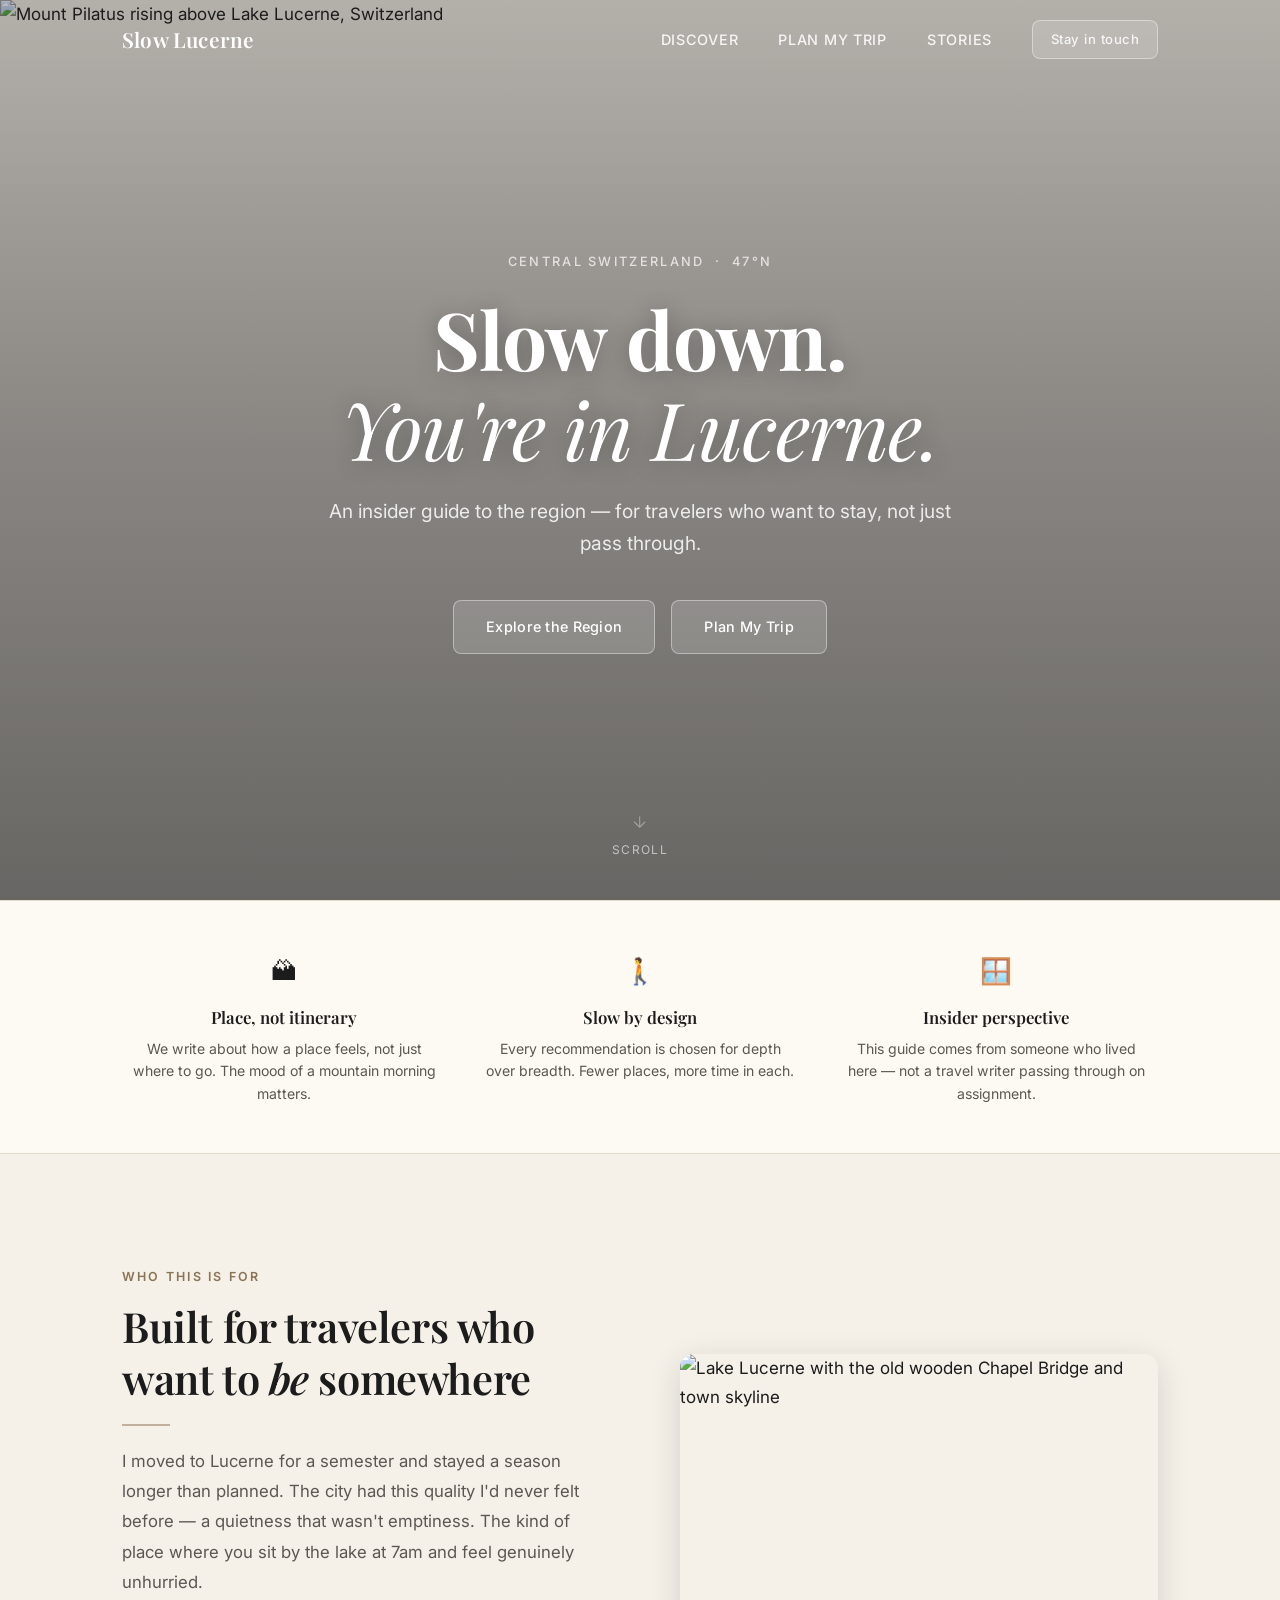
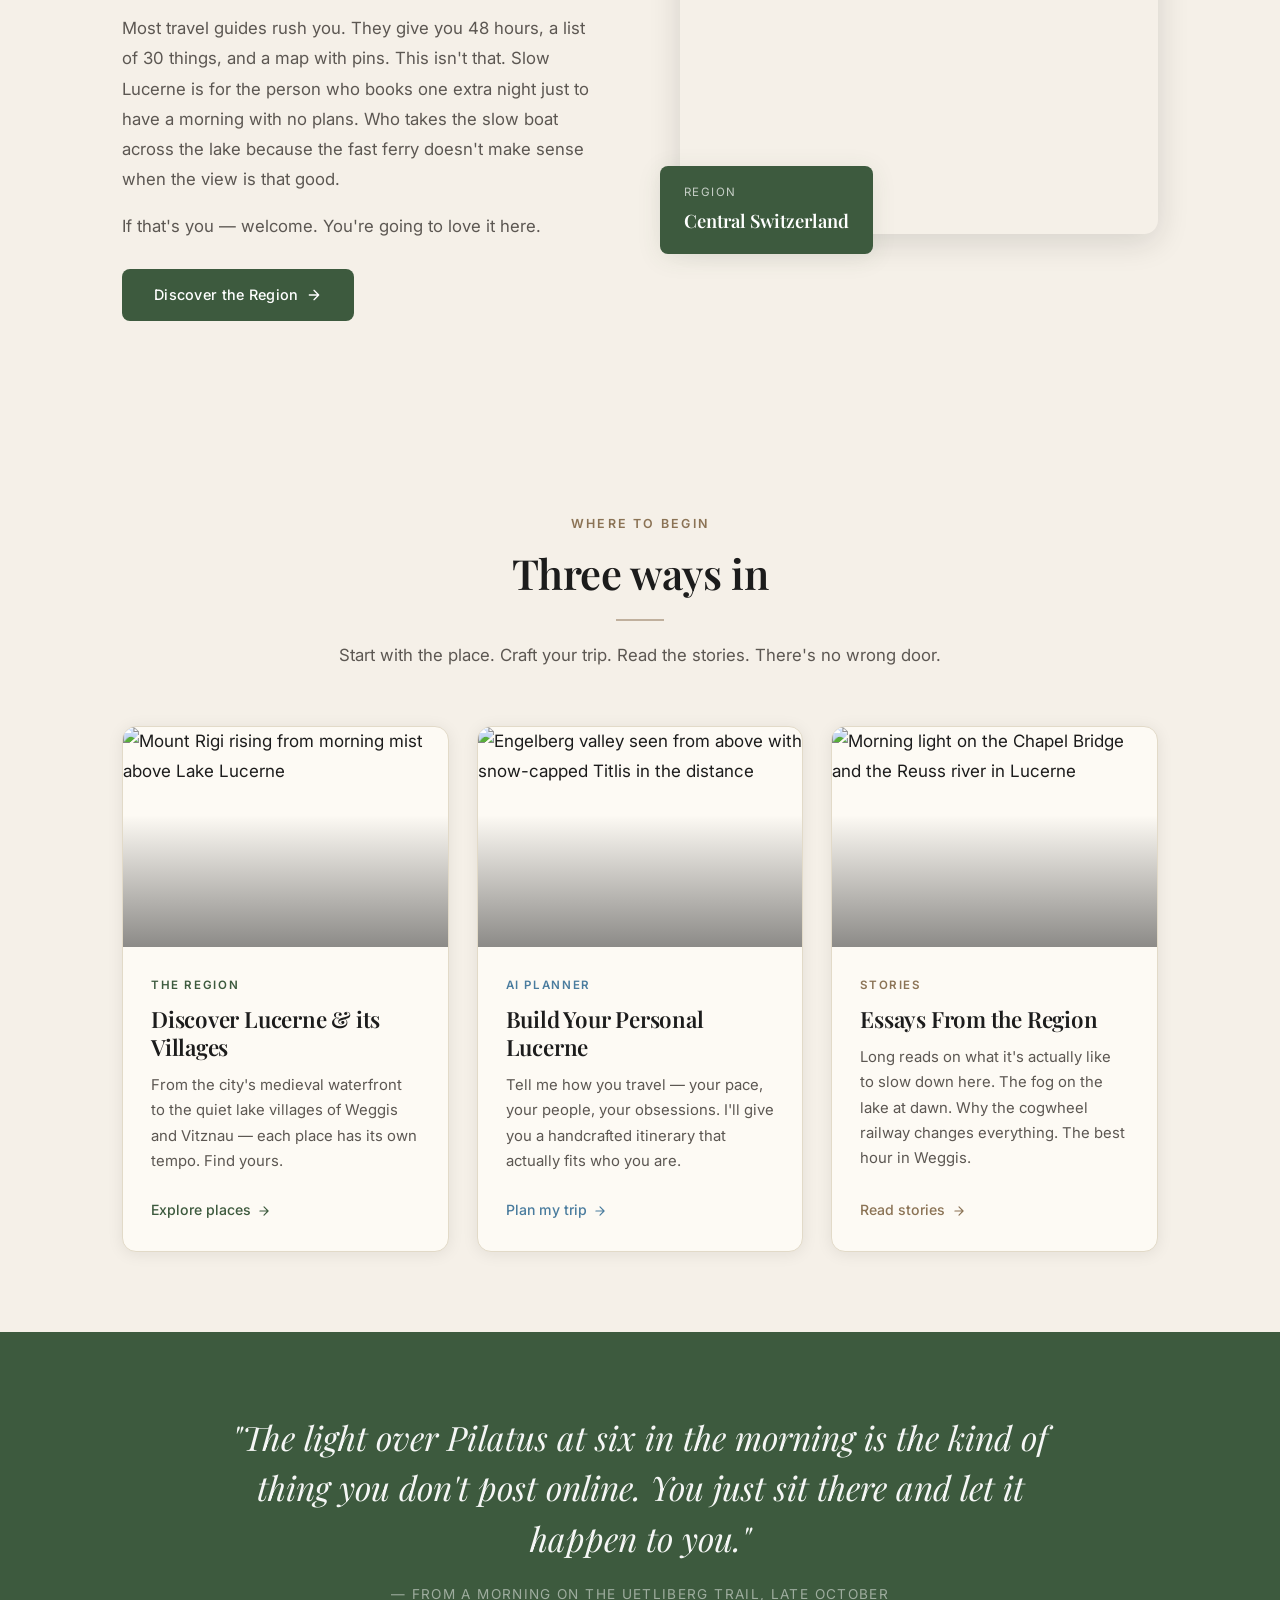
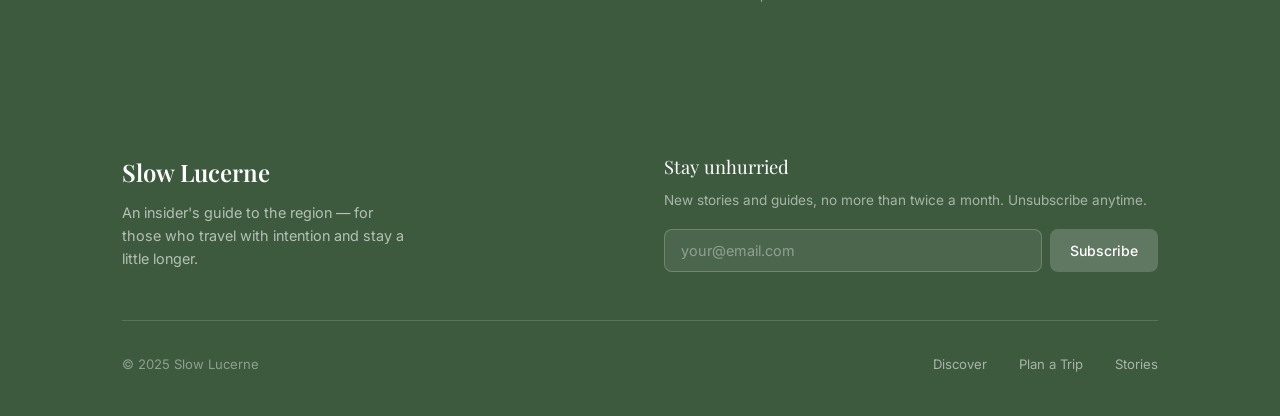
==== index.html @ 3e4f75fc "feat: build Slow Lucerne MRP website Complete 4-page slow travel guide for the Lucerne region:  - in" ====
<!DOCTYPE html>
<html lang="en">
<head>
  <meta charset="UTF-8" />
  <meta name="viewport" content="width=device-width, initial-scale=1.0" />
  <title>Slow Lucerne — An Insider Guide to the Region</title>
  <meta name="description" content="A slow travel guide to Lucerne and its surrounding region — written by someone who lived there and fell in love with it." />
  <link rel="stylesheet" href="styles.css" />
  <style>
    /* --- Homepage-specific styles --- */

    /* Intro Section */
    .intro {
      background: var(--color-bg);
    }

    .intro__inner {
      display: grid;
      grid-template-columns: 1fr 1fr;
      gap: 5rem;
      align-items: center;
    }

    .intro__text h2 {
      margin-bottom: 1.25rem;
    }

    .intro__text p {
      font-size: 1.05rem;
      line-height: 1.8;
      margin-bottom: 1rem;
      max-width: 48ch;
    }

    .intro__text p:last-of-type {
      margin-bottom: 1.75rem;
    }

    .intro__image-wrap {
      position: relative;
    }

    .intro__image {
      width: 100%;
      height: 480px;
      object-fit: cover;
      border-radius: var(--radius-lg);
      box-shadow: var(--shadow-hover);
    }

    .intro__badge {
      position: absolute;
      bottom: -1.25rem;
      left: -1.25rem;
      background: var(--color-green);
      color: var(--color-white);
      padding: 1rem 1.5rem;
      border-radius: var(--radius);
      box-shadow: var(--shadow-soft);
    }

    .intro__badge-label {
      font-size: 0.72rem;
      letter-spacing: 0.12em;
      text-transform: uppercase;
      opacity: 0.7;
      display: block;
      margin-bottom: 0.2rem;
    }

    .intro__badge-value {
      font-family: var(--font-serif);
      font-size: 1.15rem;
      font-weight: 600;
    }

    /* Features strip */
    .features-strip {
      background: var(--color-card-bg);
      border-top: 1px solid var(--color-border);
      border-bottom: 1px solid var(--color-border);
      padding: 2.5rem 0;
    }

    .features-strip__inner {
      display: grid;
      grid-template-columns: repeat(3, 1fr);
      gap: 2rem;
      text-align: center;
    }

    .feature-item {
      padding: 0.5rem;
    }

    .feature-item__icon {
      font-size: 1.6rem;
      margin-bottom: 0.6rem;
      display: block;
    }

    .feature-item__title {
      font-family: var(--font-serif);
      font-size: 1.05rem;
      font-weight: 600;
      color: var(--color-text);
      margin-bottom: 0.3rem;
    }

    .feature-item__desc {
      font-size: 0.88rem;
      color: var(--color-text-muted);
      max-width: none;
      line-height: 1.6;
    }

    /* Teaser cards section */
    .teasers {
      background: var(--color-bg);
    }

    .teasers__grid {
      display: grid;
      grid-template-columns: repeat(3, 1fr);
      gap: 1.75rem;
    }

    .teaser-card {
      background: var(--color-card-bg);
      border-radius: var(--radius-lg);
      overflow: hidden;
      border: 1px solid var(--color-border);
      box-shadow: var(--shadow-card);
      transition: var(--transition);
      display: flex;
      flex-direction: column;
    }

    .teaser-card:hover {
      transform: translateY(-5px);
      box-shadow: var(--shadow-hover);
    }

    .teaser-card__image-wrap {
      position: relative;
      overflow: hidden;
      height: 220px;
    }

    .teaser-card__image {
      width: 100%;
      height: 100%;
      object-fit: cover;
      transition: transform 0.6s ease;
    }

    .teaser-card:hover .teaser-card__image {
      transform: scale(1.04);
    }

    .teaser-card__overlay {
      position: absolute;
      inset: 0;
      background: linear-gradient(to top, rgba(28,28,28,0.5) 0%, transparent 60%);
    }

    .teaser-card__body {
      padding: 1.75rem;
      flex: 1;
      display: flex;
      flex-direction: column;
    }

    .teaser-card__eyebrow {
      font-size: 0.72rem;
      font-weight: 600;
      letter-spacing: 0.14em;
      text-transform: uppercase;
      margin-bottom: 0.6rem;
    }

    .teaser-card__eyebrow--green { color: var(--color-green); }
    .teaser-card__eyebrow--blue  { color: var(--color-blue); }
    .teaser-card__eyebrow--stone { color: var(--color-stone); }

    .teaser-card__title {
      font-family: var(--font-serif);
      font-size: 1.4rem;
      font-weight: 600;
      color: var(--color-text);
      margin-bottom: 0.75rem;
      line-height: 1.25;
    }

    .teaser-card__desc {
      font-size: 0.93rem;
      color: var(--color-text-muted);
      line-height: 1.7;
      flex: 1;
      max-width: none;
    }

    .teaser-card__cta {
      display: inline-flex;
      align-items: center;
      gap: 0.4rem;
      margin-top: 1.5rem;
      font-size: 0.88rem;
      font-weight: 500;
      transition: var(--transition);
    }

    .teaser-card__cta--green { color: var(--color-green); }
    .teaser-card__cta--blue  { color: var(--color-blue); }
    .teaser-card__cta--stone { color: var(--color-stone); }

    .teaser-card__cta:hover {
      gap: 0.65rem;
    }

    /* Quote/pull section */
    .pull-quote {
      background: var(--color-green);
      padding: 5rem 0;
      text-align: center;
    }

    .pull-quote blockquote {
      font-family: var(--font-serif);
      font-size: clamp(1.5rem, 3vw, 2.1rem);
      font-style: italic;
      font-weight: 400;
      color: rgba(255, 255, 255, 0.95);
      max-width: 820px;
      margin: 0 auto 1.25rem;
      line-height: 1.5;
    }

    .pull-quote cite {
      display: block;
      font-family: var(--font-sans);
      font-style: normal;
      font-size: 0.85rem;
      letter-spacing: 0.1em;
      text-transform: uppercase;
      color: rgba(255, 255, 255, 0.5);
    }

    /* Responsive */
    @media (max-width: 900px) {
      .intro__inner {
        grid-template-columns: 1fr;
        gap: 3rem;
      }

      .intro__image-wrap {
        order: -1;
      }

      .intro__badge {
        bottom: 1rem;
        left: 1rem;
      }

      .features-strip__inner {
        grid-template-columns: 1fr;
        gap: 1.5rem;
      }

      .teasers__grid {
        grid-template-columns: 1fr;
        gap: 1.5rem;
      }
    }

    @media (min-width: 600px) and (max-width: 900px) {
      .teasers__grid {
        grid-template-columns: repeat(2, 1fr);
      }
    }
  </style>
</head>
<body>

  <!-- ===================== NAVIGATION ===================== -->
  <nav class="nav" id="nav">
    <div class="nav__inner">
      <a href="index.html" class="nav__logo">Slow Lucerne</a>
      <ul class="nav__links">
        <li><a href="discover.html">Discover</a></li>
        <li><a href="planner.html">Plan My Trip</a></li>
        <li><a href="stories.html">Stories</a></li>
        <li><a href="#newsletter" class="btn btn--ghost" style="padding:0.45rem 1.1rem; font-size:0.82rem; letter-spacing:0.04em; text-transform:none;">Stay in touch</a></li>
      </ul>
    </div>
  </nav>

  <!-- ===================== HERO ===================== -->
  <section class="hero" aria-label="Hero">
    <img
      class="hero__bg"
      src="https://images.unsplash.com/photo-1506905925346-21bda4d32df4?w=1600&q=85&auto=format&fit=crop"
      alt="Mount Pilatus rising above Lake Lucerne, Switzerland"
      loading="eager"
      fetchpriority="high"
    />
    <div class="hero__overlay"></div>
    <div class="hero__content">
      <span class="hero__eyebrow">Central Switzerland &nbsp;·&nbsp; 47°N</span>
      <h1 class="hero__title">
        Slow&nbsp;down.<br>
        <em>You're in Lucerne.</em>
      </h1>
      <p class="hero__subtitle">
        An insider guide to the region — for travelers who want to stay, not just pass through.
      </p>
      <div style="display:flex; gap:1rem; justify-content:center; flex-wrap:wrap;">
        <a href="discover.html" class="btn btn--ghost">Explore the Region</a>
        <a href="planner.html" class="btn btn--ghost">Plan My Trip</a>
      </div>
    </div>
    <div class="hero__scroll">
      <svg width="18" height="18" viewBox="0 0 24 24" fill="none" stroke="currentColor" stroke-width="1.5" stroke-linecap="round" stroke-linejoin="round">
        <path d="M12 5v14M5 12l7 7 7-7"/>
      </svg>
      <span>Scroll</span>
    </div>
  </section>

  <!-- ===================== FEATURES STRIP ===================== -->
  <div class="features-strip">
    <div class="container">
      <div class="features-strip__inner">
        <div class="feature-item reveal">
          <span class="feature-item__icon">🏔</span>
          <div class="feature-item__title">Place, not itinerary</div>
          <p class="feature-item__desc">We write about how a place feels, not just where to go. The mood of a mountain morning matters.</p>
        </div>
        <div class="feature-item reveal reveal--delay-2">
          <span class="feature-item__icon">🚶</span>
          <div class="feature-item__title">Slow by design</div>
          <p class="feature-item__desc">Every recommendation is chosen for depth over breadth. Fewer places, more time in each.</p>
        </div>
        <div class="feature-item reveal reveal--delay-3">
          <span class="feature-item__icon">🪟</span>
          <div class="feature-item__title">Insider perspective</div>
          <p class="feature-item__desc">This guide comes from someone who lived here — not a travel writer passing through on assignment.</p>
        </div>
      </div>
    </div>
  </div>

  <!-- ===================== INTRO ===================== -->
  <section class="section--lg intro">
    <div class="container">
      <div class="intro__inner">

        <div class="intro__text reveal">
          <span class="section-header__eyebrow">Who this is for</span>
          <h2>Built for travelers who want to <em>be</em> somewhere</h2>
          <div class="divider" style="margin-left:0;"></div>
          <p>
            I moved to Lucerne for a semester and stayed a season longer than planned.
            The city had this quality I'd never felt before — a quietness that wasn't emptiness.
            The kind of place where you sit by the lake at 7am and feel genuinely unhurried.
          </p>
          <p>
            Most travel guides rush you. They give you 48 hours, a list of 30 things, and a map
            with pins. This isn't that. Slow Lucerne is for the person who books one extra night
            just to have a morning with no plans. Who takes the slow boat across the lake because
            the fast ferry doesn't make sense when the view is that good.
          </p>
          <p>
            If that's you — welcome. You're going to love it here.
          </p>
          <a href="discover.html" class="btn btn--primary">
            Discover the Region
            <svg width="16" height="16" viewBox="0 0 24 24" fill="none" stroke="currentColor" stroke-width="2" stroke-linecap="round" stroke-linejoin="round"><path d="M5 12h14M12 5l7 7-7 7"/></svg>
          </a>
        </div>

        <div class="intro__image-wrap reveal reveal--delay-2">
          <img
            class="intro__image"
            src="https://images.unsplash.com/photo-1580537659466-0a9bfa916a54?w=900&q=80&auto=format&fit=crop"
            alt="Lake Lucerne with the old wooden Chapel Bridge and town skyline"
            loading="lazy"
          />
          <div class="intro__badge">
            <span class="intro__badge-label">Region</span>
            <span class="intro__badge-value">Central Switzerland</span>
          </div>
        </div>

      </div>
    </div>
  </section>

  <!-- ===================== TEASER CARDS ===================== -->
  <section class="section teasers">
    <div class="container">

      <div class="section-header reveal">
        <span class="section-header__eyebrow">Where to begin</span>
        <h2>Three ways in</h2>
        <div class="divider"></div>
        <p>Start with the place. Craft your trip. Read the stories. There's no wrong door.</p>
      </div>

      <div class="teasers__grid">

        <!-- Card 1: Discover -->
        <a href="discover.html" class="teaser-card reveal reveal--delay-1" style="text-decoration:none;">
          <div class="teaser-card__image-wrap">
            <img
              class="teaser-card__image"
              src="https://images.unsplash.com/photo-1518623489648-a173ef7824f3?w=800&q=80&auto=format&fit=crop"
              alt="Mount Rigi rising from morning mist above Lake Lucerne"
              loading="lazy"
            />
            <div class="teaser-card__overlay"></div>
          </div>
          <div class="teaser-card__body">
            <span class="teaser-card__eyebrow teaser-card__eyebrow--green">The Region</span>
            <h3 class="teaser-card__title">Discover Lucerne & its Villages</h3>
            <p class="teaser-card__desc">
              From the city's medieval waterfront to the quiet lake villages of Weggis and Vitznau
              — each place has its own tempo. Find yours.
            </p>
            <span class="teaser-card__cta teaser-card__cta--green">
              Explore places
              <svg width="14" height="14" viewBox="0 0 24 24" fill="none" stroke="currentColor" stroke-width="2" stroke-linecap="round" stroke-linejoin="round"><path d="M5 12h14M12 5l7 7-7 7"/></svg>
            </span>
          </div>
        </a>

        <!-- Card 2: AI Planner -->
        <a href="planner.html" class="teaser-card reveal reveal--delay-2" style="text-decoration:none;">
          <div class="teaser-card__image-wrap">
            <img
              class="teaser-card__image"
              src="https://images.unsplash.com/photo-1531366936337-7c912a4589a7?w=800&q=80&auto=format&fit=crop"
              alt="Engelberg valley seen from above with snow-capped Titlis in the distance"
              loading="lazy"
            />
            <div class="teaser-card__overlay"></div>
          </div>
          <div class="teaser-card__body">
            <span class="teaser-card__eyebrow teaser-card__eyebrow--blue">AI Planner</span>
            <h3 class="teaser-card__title">Build Your Personal Lucerne</h3>
            <p class="teaser-card__desc">
              Tell me how you travel — your pace, your people, your obsessions. I'll give you a
              handcrafted itinerary that actually fits who you are.
            </p>
            <span class="teaser-card__cta teaser-card__cta--blue">
              Plan my trip
              <svg width="14" height="14" viewBox="0 0 24 24" fill="none" stroke="currentColor" stroke-width="2" stroke-linecap="round" stroke-linejoin="round"><path d="M5 12h14M12 5l7 7-7 7"/></svg>
            </span>
          </div>
        </a>

        <!-- Card 3: Stories -->
        <a href="stories.html" class="teaser-card reveal reveal--delay-3" style="text-decoration:none;">
          <div class="teaser-card__image-wrap">
            <img
              class="teaser-card__image"
              src="https://images.unsplash.com/photo-1499856871958-5b9357976b82?w=800&q=80&auto=format&fit=crop"
              alt="Morning light on the Chapel Bridge and the Reuss river in Lucerne"
              loading="lazy"
            />
            <div class="teaser-card__overlay"></div>
          </div>
          <div class="teaser-card__body">
            <span class="teaser-card__eyebrow teaser-card__eyebrow--stone">Stories</span>
            <h3 class="teaser-card__title">Essays From the Region</h3>
            <p class="teaser-card__desc">
              Long reads on what it's actually like to slow down here. The fog on the lake at dawn.
              Why the cogwheel railway changes everything. The best hour in Weggis.
            </p>
            <span class="teaser-card__cta teaser-card__cta--stone">
              Read stories
              <svg width="14" height="14" viewBox="0 0 24 24" fill="none" stroke="currentColor" stroke-width="2" stroke-linecap="round" stroke-linejoin="round"><path d="M5 12h14M12 5l7 7-7 7"/></svg>
            </span>
          </div>
        </a>

      </div>
    </div>
  </section>

  <!-- ===================== PULL QUOTE ===================== -->
  <section class="pull-quote">
    <div class="container">
      <blockquote class="reveal">
        "The light over Pilatus at six in the morning is the kind of thing you don't post online.
        You just sit there and let it happen to you."
      </blockquote>
      <cite class="reveal reveal--delay-1">— From a morning on the Uetliberg trail, late October</cite>
    </div>
  </section>

  <!-- ===================== FOOTER / NEWSLETTER ===================== -->
  <footer class="footer" id="newsletter">
    <div class="footer__inner">
      <div class="footer__top">
        <div class="footer__brand">
          <div class="footer__brand-name">Slow Lucerne</div>
          <p class="footer__brand-tagline">
            An insider's guide to the region — for those who travel with intention and stay a little longer.
          </p>
        </div>
        <div class="footer__newsletter">
          <div class="footer__newsletter-label">Stay unhurried</div>
          <p class="footer__newsletter-hint">New stories and guides, no more than twice a month. Unsubscribe anytime.</p>
          <form class="footer__form" onsubmit="handleNewsletterSubmit(event)">
            <input
              type="email"
              class="footer__input"
              placeholder="your@email.com"
              required
              aria-label="Email address"
            />
            <button type="submit" class="footer__submit">Subscribe</button>
          </form>
        </div>
      </div>
      <div class="footer__bottom">
        <span>© 2025 Slow Lucerne</span>
        <nav class="footer__nav">
          <a href="discover.html">Discover</a>
          <a href="planner.html">Plan a Trip</a>
          <a href="stories.html">Stories</a>
        </nav>
      </div>
    </div>
  </footer>

  <!-- ===================== SCRIPTS ===================== -->
  <script src="script.js"></script>
  <script>
    // Newsletter submit handler
    function handleNewsletterSubmit(e) {
      e.preventDefault();
      const form = e.target;
      const input = form.querySelector('input');
      const btn = form.querySelector('button');
      btn.textContent = 'You\'re in ✓';
      btn.style.background = 'rgba(255,255,255,0.35)';
      input.value = '';
      input.disabled = true;
      btn.disabled = true;
    }
  </script>

</body>
</html>
---- styles.css ----
/* ===================================
   SLOW LUCERNE — Global Styles
   Design: Alpine calm. Lake at dawn.
   =================================== */

/* --- Google Fonts Import --- */
@import url('https://fonts.googleapis.com/css2?family=Playfair+Display:ital,wght@0,400;0,500;0,600;0,700;1,400;1,500&family=Inter:wght@300;400;500;600&display=swap');

/* --- CSS Custom Properties --- */
:root {
  --color-bg:        #F5F0E8;
  --color-green:     #3D5A3E;
  --color-blue:      #4A7C9E;
  --color-stone:     #8B7355;
  --color-text:      #1C1C1C;
  --color-text-muted:#5C5752;
  --color-white:     #FFFFFF;
  --color-card-bg:   #FDFAF4;
  --color-border:    #E2DAC8;
  --color-overlay:   rgba(28, 28, 28, 0.42);

  --font-serif:   'Playfair Display', Georgia, serif;
  --font-sans:    'Inter', 'Helvetica Neue', Arial, sans-serif;

  --max-width:    1100px;
  --radius:       8px;
  --radius-lg:    14px;

  --shadow-soft:  0 4px 24px rgba(61, 90, 62, 0.10);
  --shadow-card:  0 2px 16px rgba(28, 28, 28, 0.08);
  --shadow-hover: 0 8px 32px rgba(28, 28, 28, 0.14);

  --transition:   all 0.3s cubic-bezier(0.4, 0, 0.2, 1);
}

/* --- Reset & Base --- */
*, *::before, *::after {
  box-sizing: border-box;
  margin: 0;
  padding: 0;
}

html {
  scroll-behavior: smooth;
  -webkit-font-smoothing: antialiased;
  -moz-osx-font-smoothing: grayscale;
}

body {
  background-color: var(--color-bg);
  color: var(--color-text);
  font-family: var(--font-sans);
  font-size: 17px;
  line-height: 1.75;
  min-height: 100vh;
}

img {
  max-width: 100%;
  display: block;
}

a {
  color: inherit;
  text-decoration: none;
}

ul, ol {
  list-style: none;
}

/* --- Typography --- */
h1, h2, h3, h4, h5 {
  font-family: var(--font-serif);
  line-height: 1.25;
  letter-spacing: -0.01em;
  color: var(--color-text);
}

h1 { font-size: clamp(2.4rem, 5vw, 3.8rem); font-weight: 700; }
h2 { font-size: clamp(1.8rem, 3.5vw, 2.6rem); font-weight: 600; }
h3 { font-size: clamp(1.3rem, 2.5vw, 1.6rem); font-weight: 500; }
h4 { font-size: 1.15rem; font-weight: 500; }

p {
  max-width: 65ch;
  color: var(--color-text-muted);
}

/* --- Layout Utilities --- */
.container {
  max-width: var(--max-width);
  margin: 0 auto;
  padding: 0 2rem;
}

.section {
  padding: 5rem 0;
}

.section--lg {
  padding: 7rem 0;
}

/* --- Navigation --- */
.nav {
  position: fixed;
  top: 0;
  left: 0;
  right: 0;
  z-index: 100;
  padding: 1.25rem 0;
  transition: var(--transition);
}

.nav.scrolled {
  background-color: rgba(245, 240, 232, 0.95);
  backdrop-filter: blur(12px);
  -webkit-backdrop-filter: blur(12px);
  box-shadow: 0 1px 0 var(--color-border);
  padding: 0.9rem 0;
}

.nav__inner {
  max-width: var(--max-width);
  margin: 0 auto;
  padding: 0 2rem;
  display: flex;
  align-items: center;
  justify-content: space-between;
}

.nav__logo {
  font-family: var(--font-serif);
  font-size: 1.3rem;
  font-weight: 600;
  color: var(--color-white);
  letter-spacing: 0.01em;
  transition: var(--transition);
}

.nav.scrolled .nav__logo {
  color: var(--color-green);
}

.nav__links {
  display: flex;
  align-items: center;
  gap: 2.5rem;
}

.nav__links a {
  font-size: 0.9rem;
  font-weight: 500;
  letter-spacing: 0.05em;
  text-transform: uppercase;
  color: rgba(255, 255, 255, 0.88);
  transition: var(--transition);
  position: relative;
}

.nav__links a::after {
  content: '';
  position: absolute;
  bottom: -3px;
  left: 0;
  width: 0;
  height: 1.5px;
  background: currentColor;
  transition: width 0.3s ease;
}

.nav__links a:hover::after,
.nav__links a.active::after {
  width: 100%;
}

.nav__links a:hover {
  color: rgba(255, 255, 255, 1);
}

.nav.scrolled .nav__links a {
  color: var(--color-text-muted);
}

.nav.scrolled .nav__links a:hover {
  color: var(--color-green);
}

.nav.scrolled .nav__links a.active {
  color: var(--color-green);
}

/* --- Hero --- */
.hero {
  position: relative;
  height: 100vh;
  min-height: 600px;
  max-height: 900px;
  display: flex;
  align-items: center;
  justify-content: center;
  overflow: hidden;
}

.hero__bg {
  position: absolute;
  inset: 0;
  width: 100%;
  height: 100%;
  object-fit: cover;
  object-position: center 40%;
}

.hero__overlay {
  position: absolute;
  inset: 0;
  background: linear-gradient(
    to bottom,
    rgba(28, 28, 28, 0.30) 0%,
    rgba(28, 28, 28, 0.50) 50%,
    rgba(28, 28, 28, 0.65) 100%
  );
}

.hero__content {
  position: relative;
  z-index: 2;
  text-align: center;
  padding: 0 1.5rem;
  max-width: 820px;
}

.hero__eyebrow {
  display: inline-block;
  font-size: 0.8rem;
  font-weight: 500;
  letter-spacing: 0.18em;
  text-transform: uppercase;
  color: rgba(255, 255, 255, 0.72);
  margin-bottom: 1.25rem;
}

.hero__title {
  font-family: var(--font-serif);
  font-size: clamp(2.8rem, 7vw, 5rem);
  font-weight: 700;
  color: var(--color-white);
  line-height: 1.12;
  margin-bottom: 1.5rem;
  text-shadow: 0 2px 24px rgba(0,0,0,0.3);
}

.hero__title em {
  font-style: italic;
  font-weight: 400;
}

.hero__subtitle {
  font-size: clamp(1rem, 2vw, 1.2rem);
  color: rgba(255, 255, 255, 0.85);
  max-width: 52ch;
  margin: 0 auto 2.5rem;
  line-height: 1.65;
}

.hero__scroll {
  position: absolute;
  bottom: 2.5rem;
  left: 50%;
  transform: translateX(-50%);
  z-index: 2;
  display: flex;
  flex-direction: column;
  align-items: center;
  gap: 0.5rem;
  color: rgba(255, 255, 255, 0.6);
  font-size: 0.75rem;
  letter-spacing: 0.12em;
  text-transform: uppercase;
  animation: float 2.5s ease-in-out infinite;
}

.hero__scroll svg {
  opacity: 0.6;
}

@keyframes float {
  0%, 100% { transform: translateX(-50%) translateY(0); }
  50%       { transform: translateX(-50%) translateY(6px); }
}

/* --- Buttons --- */
.btn {
  display: inline-flex;
  align-items: center;
  gap: 0.5rem;
  padding: 0.85rem 2rem;
  border-radius: var(--radius);
  font-family: var(--font-sans);
  font-size: 0.9rem;
  font-weight: 500;
  letter-spacing: 0.02em;
  cursor: pointer;
  transition: var(--transition);
  border: none;
  text-decoration: none;
}

.btn--primary {
  background: var(--color-green);
  color: var(--color-white);
}

.btn--primary:hover {
  background: #2e4430;
  transform: translateY(-1px);
  box-shadow: var(--shadow-soft);
}

.btn--secondary {
  background: transparent;
  color: var(--color-green);
  border: 1.5px solid var(--color-green);
}

.btn--secondary:hover {
  background: var(--color-green);
  color: var(--color-white);
  transform: translateY(-1px);
}

.btn--ghost {
  background: rgba(255, 255, 255, 0.15);
  color: var(--color-white);
  border: 1.5px solid rgba(255, 255, 255, 0.4);
  backdrop-filter: blur(4px);
}

.btn--ghost:hover {
  background: rgba(255, 255, 255, 0.28);
  border-color: rgba(255, 255, 255, 0.7);
  transform: translateY(-1px);
}

.btn--blue {
  background: var(--color-blue);
  color: var(--color-white);
}

.btn--blue:hover {
  background: #3a6a8a;
  transform: translateY(-1px);
  box-shadow: var(--shadow-soft);
}

/* --- Cards --- */
.card {
  background: var(--color-card-bg);
  border-radius: var(--radius-lg);
  overflow: hidden;
  box-shadow: var(--shadow-card);
  transition: var(--transition);
  border: 1px solid var(--color-border);
}

.card:hover {
  transform: translateY(-4px);
  box-shadow: var(--shadow-hover);
}

.card__image {
  width: 100%;
  height: 200px;
  object-fit: cover;
  border-radius: var(--radius) var(--radius) 0 0;
}

.card__body {
  padding: 1.5rem;
}

.card__tag {
  display: inline-block;
  font-size: 0.72rem;
  font-weight: 600;
  letter-spacing: 0.1em;
  text-transform: uppercase;
  padding: 0.3rem 0.75rem;
  border-radius: 100px;
  margin-bottom: 0.75rem;
}

.card__tag--green {
  background: rgba(61, 90, 62, 0.1);
  color: var(--color-green);
}

.card__tag--blue {
  background: rgba(74, 124, 158, 0.1);
  color: var(--color-blue);
}

.card__tag--stone {
  background: rgba(139, 115, 85, 0.1);
  color: var(--color-stone);
}

.card__title {
  font-family: var(--font-serif);
  font-size: 1.3rem;
  font-weight: 600;
  color: var(--color-text);
  margin-bottom: 0.6rem;
  line-height: 1.3;
}

.card__desc {
  font-size: 0.93rem;
  color: var(--color-text-muted);
  line-height: 1.65;
  max-width: none;
}

.card__link {
  display: inline-flex;
  align-items: center;
  gap: 0.35rem;
  margin-top: 1.25rem;
  font-size: 0.88rem;
  font-weight: 500;
  color: var(--color-green);
  transition: var(--transition);
}

.card__link:hover {
  gap: 0.6rem;
  color: #2e4430;
}

/* --- Section Headers --- */
.section-header {
  text-align: center;
  margin-bottom: 3.5rem;
}

.section-header__eyebrow {
  display: block;
  font-size: 0.78rem;
  font-weight: 600;
  letter-spacing: 0.18em;
  text-transform: uppercase;
  color: var(--color-stone);
  margin-bottom: 0.75rem;
}

.section-header h2 {
  margin-bottom: 1rem;
}

.section-header p {
  margin: 0 auto;
  font-size: 1.05rem;
  color: var(--color-text-muted);
}

/* --- Divider --- */
.divider {
  width: 48px;
  height: 2px;
  background: var(--color-stone);
  margin: 1.25rem auto;
  opacity: 0.5;
}

/* --- Footer --- */
.footer {
  background: var(--color-green);
  color: rgba(255, 255, 255, 0.85);
  padding: 4rem 0 2.5rem;
}

.footer__inner {
  max-width: var(--max-width);
  margin: 0 auto;
  padding: 0 2rem;
}

.footer__top {
  display: grid;
  grid-template-columns: 1fr 1fr;
  gap: 3rem;
  padding-bottom: 3rem;
  border-bottom: 1px solid rgba(255,255,255,0.15);
  margin-bottom: 2rem;
}

.footer__brand-name {
  font-family: var(--font-serif);
  font-size: 1.5rem;
  font-weight: 600;
  color: var(--color-white);
  margin-bottom: 0.5rem;
}

.footer__brand-tagline {
  font-size: 0.9rem;
  color: rgba(255, 255, 255, 0.62);
  max-width: 32ch;
  line-height: 1.6;
}

.footer__newsletter-label {
  font-family: var(--font-serif);
  font-size: 1.15rem;
  color: var(--color-white);
  margin-bottom: 0.4rem;
}

.footer__newsletter-hint {
  font-size: 0.85rem;
  color: rgba(255, 255, 255, 0.55);
  margin-bottom: 1rem;
}

.footer__form {
  display: flex;
  gap: 0.5rem;
}

.footer__input {
  flex: 1;
  padding: 0.75rem 1rem;
  border-radius: var(--radius);
  border: 1.5px solid rgba(255, 255, 255, 0.2);
  background: rgba(255, 255, 255, 0.08);
  color: var(--color-white);
  font-family: var(--font-sans);
  font-size: 0.9rem;
  outline: none;
  transition: var(--transition);
}

.footer__input::placeholder {
  color: rgba(255, 255, 255, 0.38);
}

.footer__input:focus {
  border-color: rgba(255, 255, 255, 0.5);
  background: rgba(255, 255, 255, 0.12);
}

.footer__submit {
  padding: 0.75rem 1.25rem;
  border-radius: var(--radius);
  border: none;
  background: rgba(255, 255, 255, 0.18);
  color: var(--color-white);
  font-family: var(--font-sans);
  font-size: 0.88rem;
  font-weight: 500;
  cursor: pointer;
  transition: var(--transition);
  white-space: nowrap;
}

.footer__submit:hover {
  background: rgba(255, 255, 255, 0.28);
}

.footer__bottom {
  display: flex;
  align-items: center;
  justify-content: space-between;
  font-size: 0.82rem;
  color: rgba(255, 255, 255, 0.42);
}

.footer__nav {
  display: flex;
  gap: 2rem;
}

.footer__nav a {
  color: rgba(255, 255, 255, 0.55);
  transition: color 0.2s;
}

.footer__nav a:hover {
  color: rgba(255, 255, 255, 0.9);
}

/* --- Scroll Animations --- */
.reveal {
  opacity: 0;
  transform: translateY(28px);
  transition: opacity 0.7s ease, transform 0.7s ease;
}

.reveal.visible {
  opacity: 1;
  transform: translateY(0);
}

.reveal--delay-1 { transition-delay: 0.1s; }
.reveal--delay-2 { transition-delay: 0.2s; }
.reveal--delay-3 { transition-delay: 0.3s; }
.reveal--delay-4 { transition-delay: 0.4s; }

/* --- Forms --- */
.form-group {
  margin-bottom: 1.5rem;
}

.form-label {
  display: block;
  font-size: 0.9rem;
  font-weight: 500;
  color: var(--color-text);
  margin-bottom: 0.5rem;
}

.form-control {
  width: 100%;
  padding: 0.8rem 1rem;
  border-radius: var(--radius);
  border: 1.5px solid var(--color-border);
  background: var(--color-white);
  color: var(--color-text);
  font-family: var(--font-sans);
  font-size: 0.95rem;
  outline: none;
  transition: var(--transition);
  appearance: none;
  -webkit-appearance: none;
}

.form-control:focus {
  border-color: var(--color-blue);
  box-shadow: 0 0 0 3px rgba(74, 124, 158, 0.12);
}

/* --- Pill Toggles (for select-style groups) --- */
.pill-group {
  display: flex;
  flex-wrap: wrap;
  gap: 0.5rem;
}

.pill {
  padding: 0.5rem 1.1rem;
  border-radius: 100px;
  border: 1.5px solid var(--color-border);
  background: var(--color-white);
  color: var(--color-text-muted);
  font-family: var(--font-sans);
  font-size: 0.88rem;
  font-weight: 400;
  cursor: pointer;
  transition: var(--transition);
  user-select: none;
}

.pill:hover {
  border-color: var(--color-blue);
  color: var(--color-blue);
}

.pill.selected {
  background: var(--color-blue);
  border-color: var(--color-blue);
  color: var(--color-white);
  font-weight: 500;
}

/* --- Checkbox Pills --- */
.checkbox-pill {
  display: inline-flex;
  align-items: center;
  gap: 0.4rem;
  padding: 0.5rem 1rem;
  border-radius: 100px;
  border: 1.5px solid var(--color-border);
  background: var(--color-white);
  color: var(--color-text-muted);
  font-family: var(--font-sans);
  font-size: 0.88rem;
  cursor: pointer;
  transition: var(--transition);
  user-select: none;
}

.checkbox-pill input[type="checkbox"] {
  display: none;
}

.checkbox-pill:has(input:checked) {
  background: var(--color-green);
  border-color: var(--color-green);
  color: var(--color-white);
}

.checkbox-pill:hover {
  border-color: var(--color-green);
  color: var(--color-green);
}

.checkbox-pill:has(input:checked):hover {
  background: #2e4430;
  color: var(--color-white);
}

/* --- Loading State --- */
.loading-state {
  display: none;
  text-align: center;
  padding: 3rem;
}

.loading-state.visible {
  display: block;
}

.loading-dots {
  display: inline-flex;
  gap: 6px;
  align-items: center;
  margin-bottom: 1rem;
}

.loading-dots span {
  width: 8px;
  height: 8px;
  border-radius: 50%;
  background: var(--color-blue);
  animation: pulse-dot 1.4s ease-in-out infinite;
}

.loading-dots span:nth-child(2) { animation-delay: 0.2s; }
.loading-dots span:nth-child(3) { animation-delay: 0.4s; }

@keyframes pulse-dot {
  0%, 80%, 100% { opacity: 0.3; transform: scale(0.8); }
  40%           { opacity: 1;   transform: scale(1);   }
}

/* --- Responsive --- */
@media (max-width: 768px) {
  body { font-size: 16px; }

  .container { padding: 0 1.25rem; }

  .section { padding: 3.5rem 0; }
  .section--lg { padding: 5rem 0; }

  .footer__top {
    grid-template-columns: 1fr;
    gap: 2rem;
  }

  .footer__bottom {
    flex-direction: column;
    gap: 1rem;
    text-align: center;
  }

  .footer__form {
    flex-direction: column;
  }

  .nav__links {
    gap: 1.5rem;
  }
}

@media (max-width: 480px) {
  .nav__links {
    display: none;
  }

  .hero__title {
    font-size: 2.4rem;
  }
}
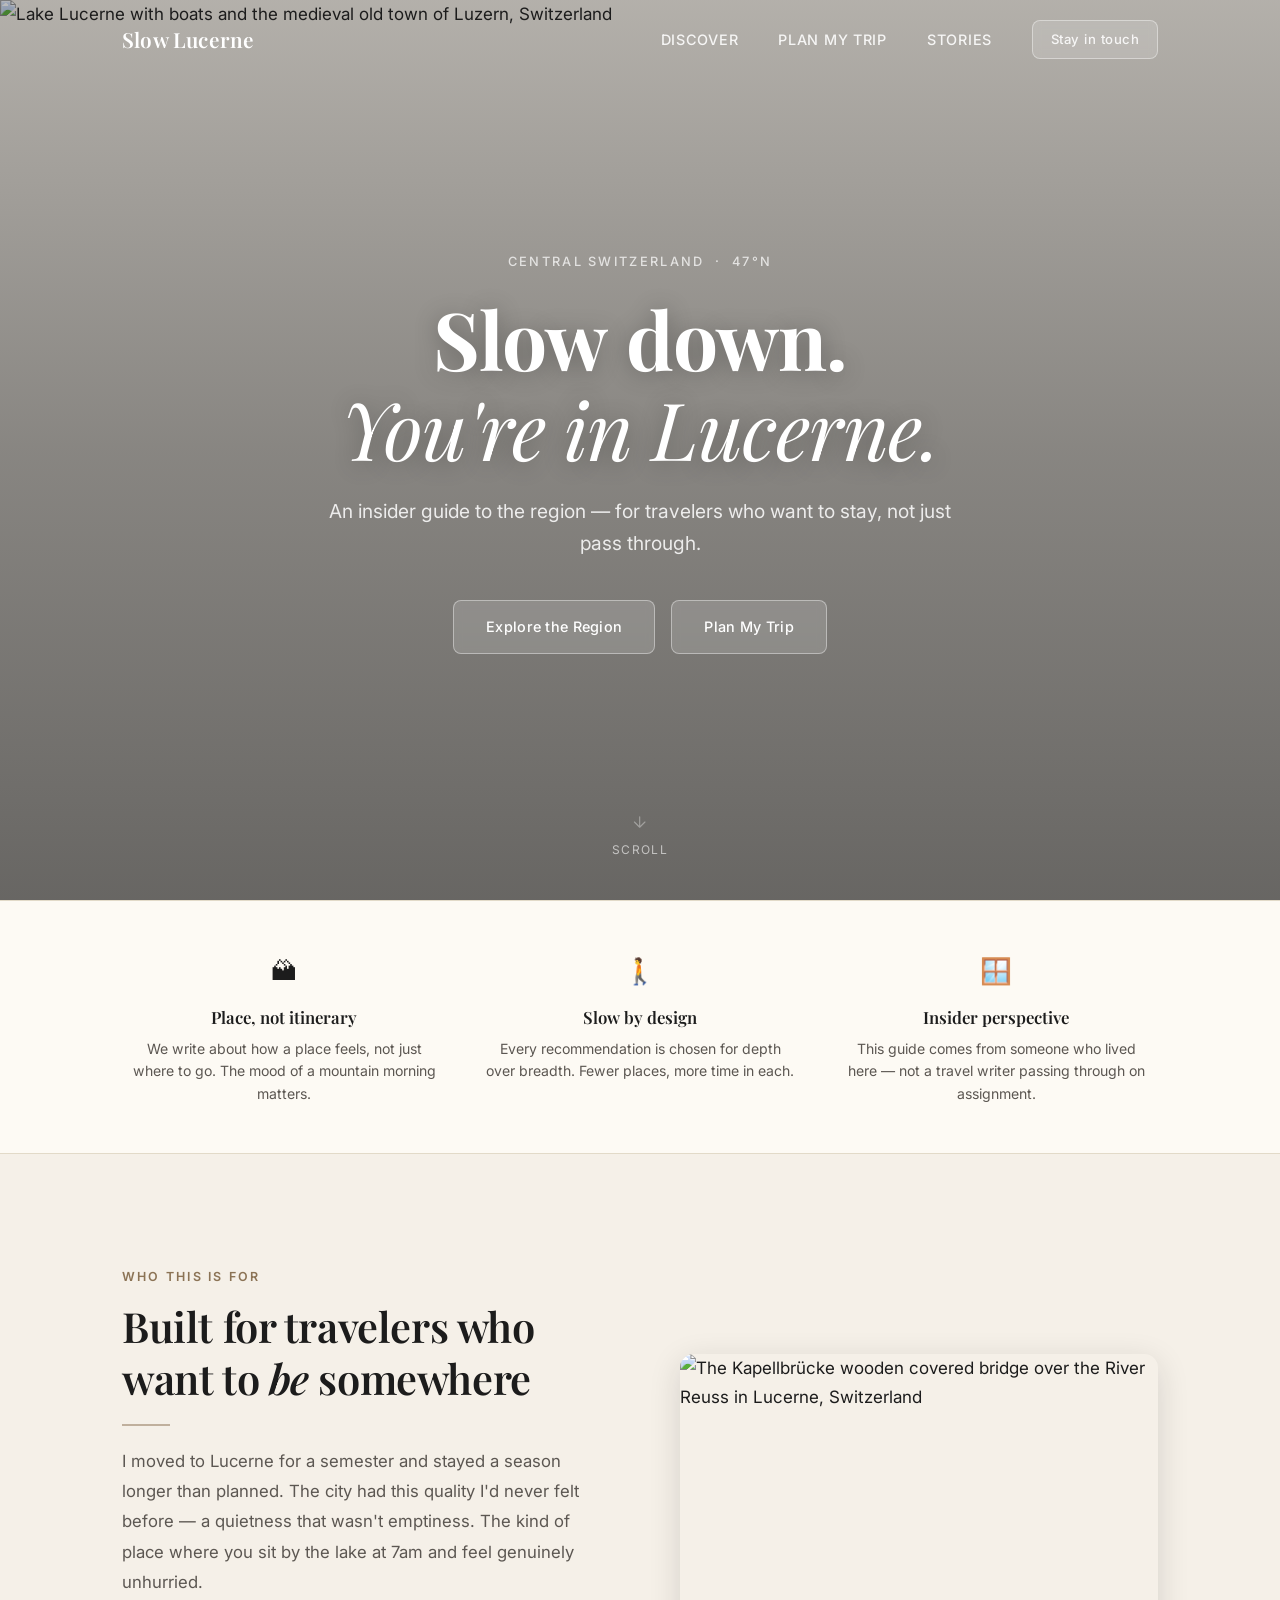
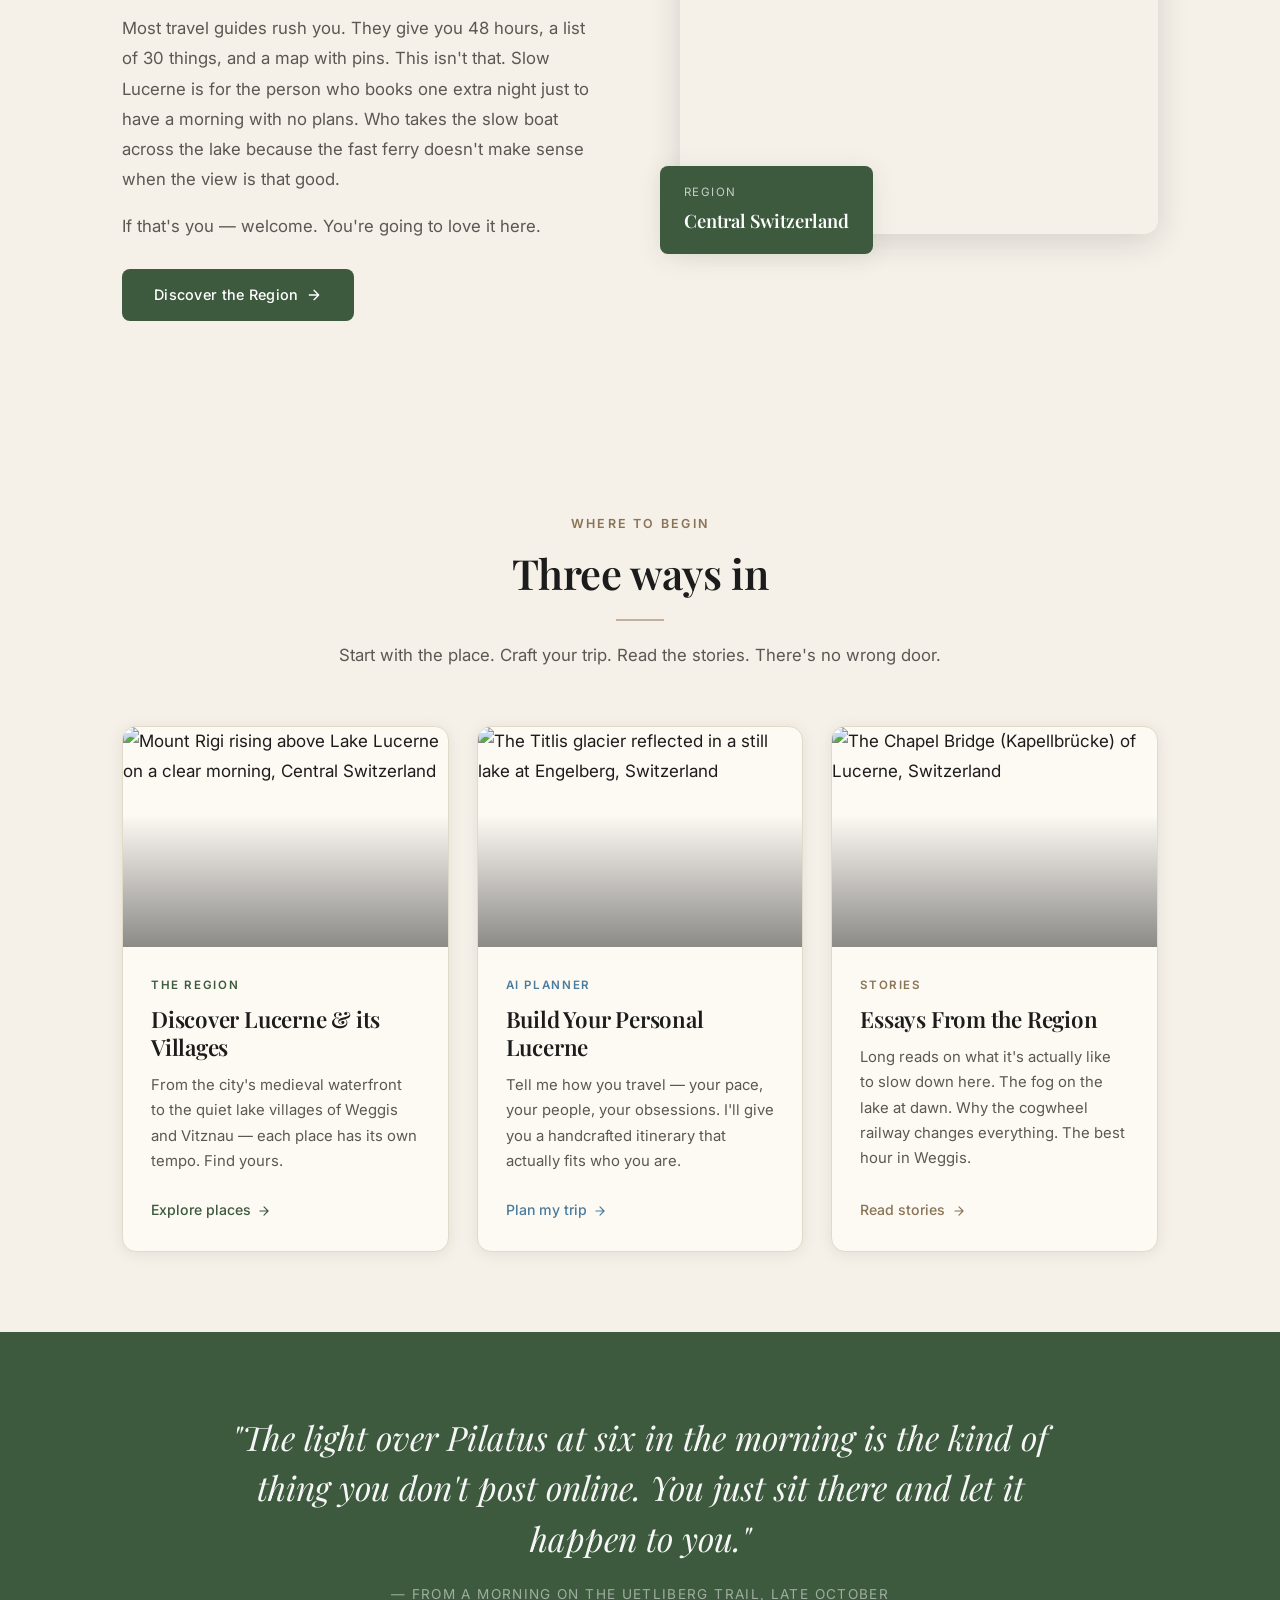
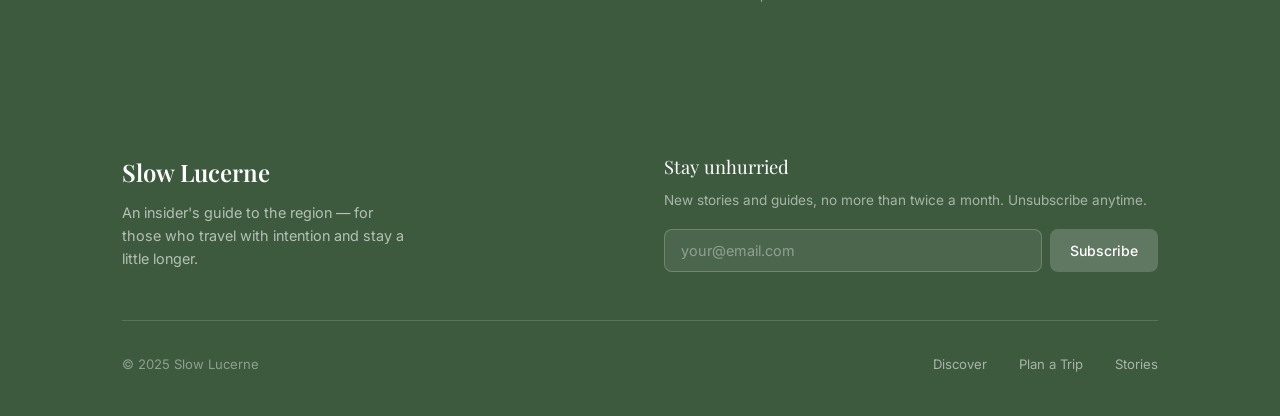
==== commit 1adec853: "Replace all images with verified Lucerne-specific Unsplash photos and publish Pilatus story - Replac" ====
--- a/index.html
+++ b/index.html
@@ -299,8 +299,8 @@
   <section class="hero" aria-label="Hero">
     <img
       class="hero__bg"
-      src="https://images.unsplash.com/photo-1506905925346-21bda4d32df4?w=1600&q=85&auto=format&fit=crop"
-      alt="Mount Pilatus rising above Lake Lucerne, Switzerland"
+      src="https://images.unsplash.com/photo-1zgR0vKOsKk?w=1600&q=85&auto=format&fit=crop"
+      alt="Lake Lucerne with boats and the medieval old town of Luzern, Switzerland"
       loading="eager"
       fetchpriority="high"
     />
@@ -382,8 +382,8 @@
         <div class="intro__image-wrap reveal reveal--delay-2">
           <img
             class="intro__image"
-            src="https://images.unsplash.com/photo-1580537659466-0a9bfa916a54?w=900&q=80&auto=format&fit=crop"
-            alt="Lake Lucerne with the old wooden Chapel Bridge and town skyline"
+            src="https://images.unsplash.com/photo-u0_hEtQlIx4?w=900&q=80&auto=format&fit=crop"
+            alt="The Kapellbrücke wooden covered bridge over the River Reuss in Lucerne, Switzerland"
             loading="lazy"
           />
           <div class="intro__badge">
@@ -414,8 +414,8 @@
           <div class="teaser-card__image-wrap">
             <img
               class="teaser-card__image"
-              src="https://images.unsplash.com/photo-1518623489648-a173ef7824f3?w=800&q=80&auto=format&fit=crop"
-              alt="Mount Rigi rising from morning mist above Lake Lucerne"
+              src="https://images.unsplash.com/photo-7cwb_Qtt9RM?w=800&q=80&auto=format&fit=crop"
+              alt="Mount Rigi rising above Lake Lucerne on a clear morning, Central Switzerland"
               loading="lazy"
             />
             <div class="teaser-card__overlay"></div>
@@ -439,8 +439,8 @@
           <div class="teaser-card__image-wrap">
             <img
               class="teaser-card__image"
-              src="https://images.unsplash.com/photo-1531366936337-7c912a4589a7?w=800&q=80&auto=format&fit=crop"
-              alt="Engelberg valley seen from above with snow-capped Titlis in the distance"
+              src="https://images.unsplash.com/photo-TkSi_p-5HR0?w=800&q=80&auto=format&fit=crop"
+              alt="The Titlis glacier reflected in a still lake at Engelberg, Switzerland"
               loading="lazy"
             />
             <div class="teaser-card__overlay"></div>
@@ -464,8 +464,8 @@
           <div class="teaser-card__image-wrap">
             <img
               class="teaser-card__image"
-              src="https://images.unsplash.com/photo-1499856871958-5b9357976b82?w=800&q=80&auto=format&fit=crop"
-              alt="Morning light on the Chapel Bridge and the Reuss river in Lucerne"
+              src="https://images.unsplash.com/photo-DHJe5GNs6pE?w=800&q=80&auto=format&fit=crop"
+              alt="The Chapel Bridge (Kapellbrücke) of Lucerne, Switzerland"
               loading="lazy"
             />
             <div class="teaser-card__overlay"></div>
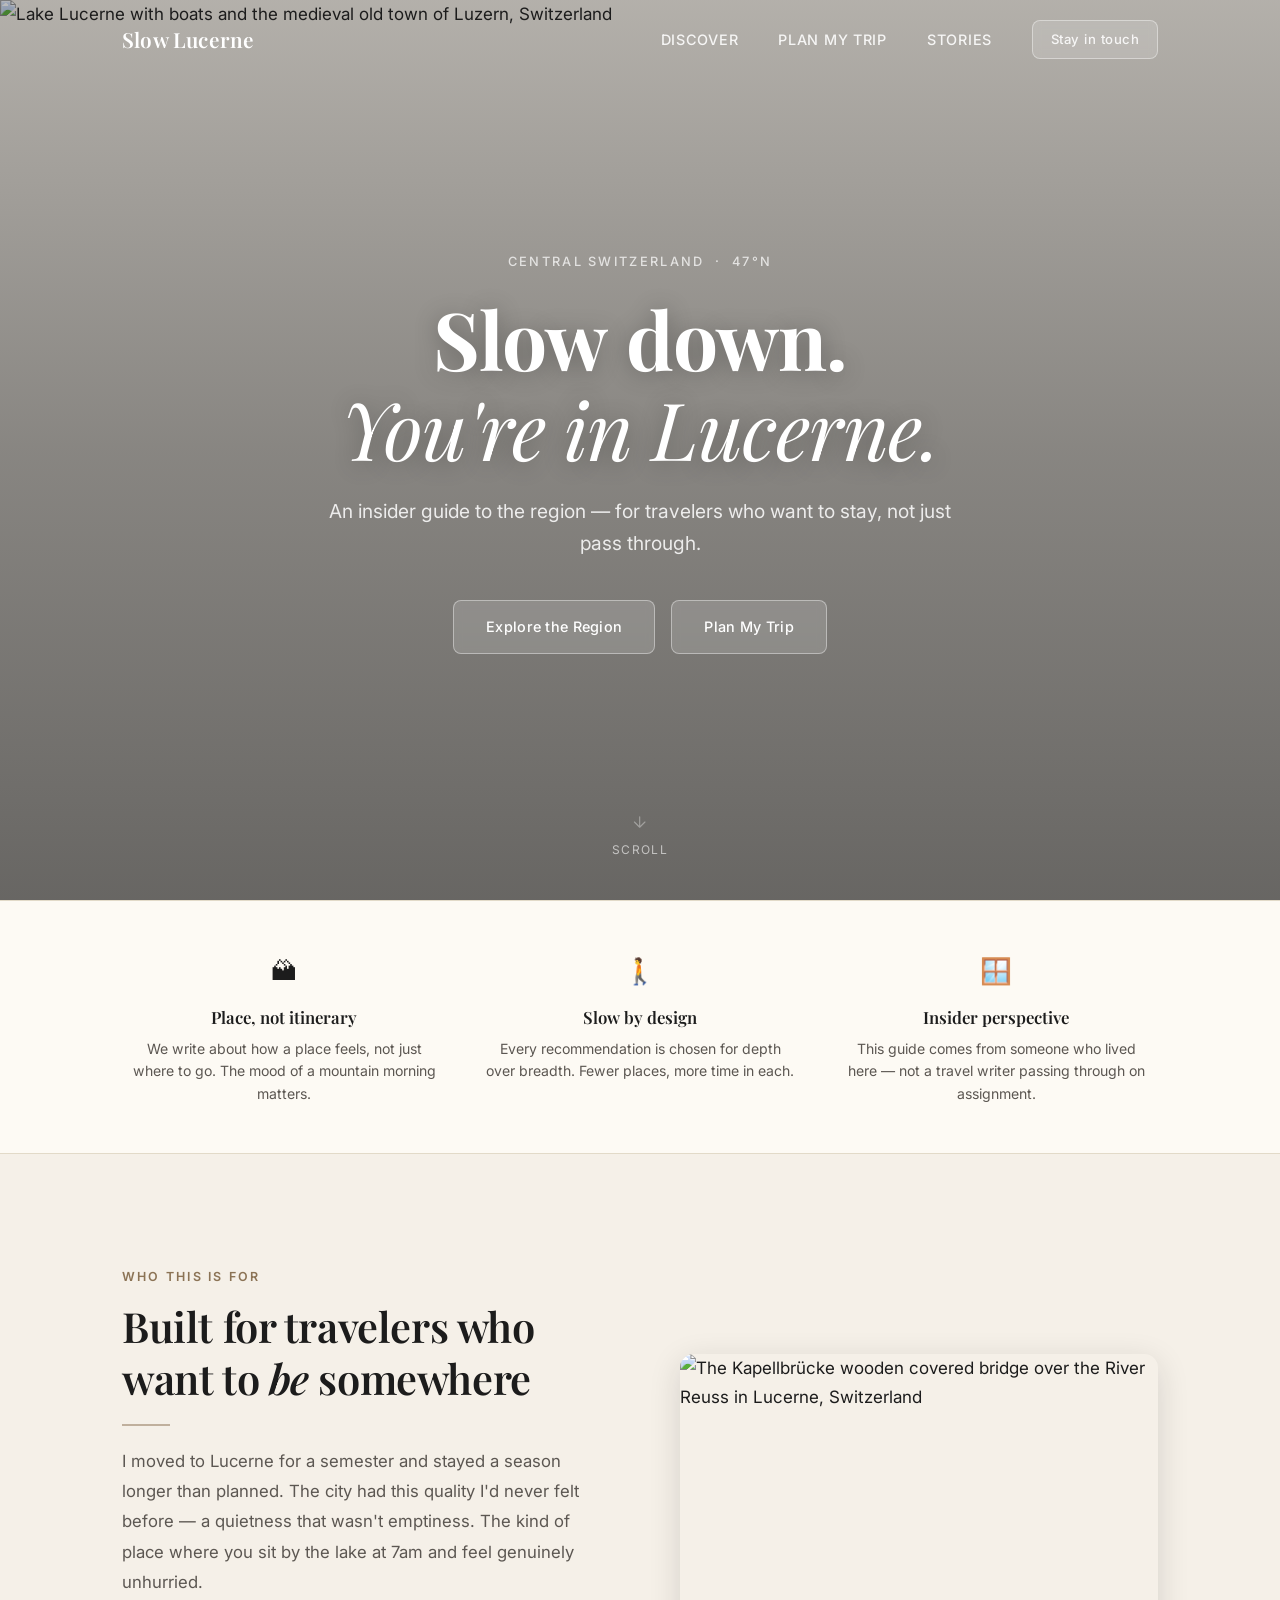
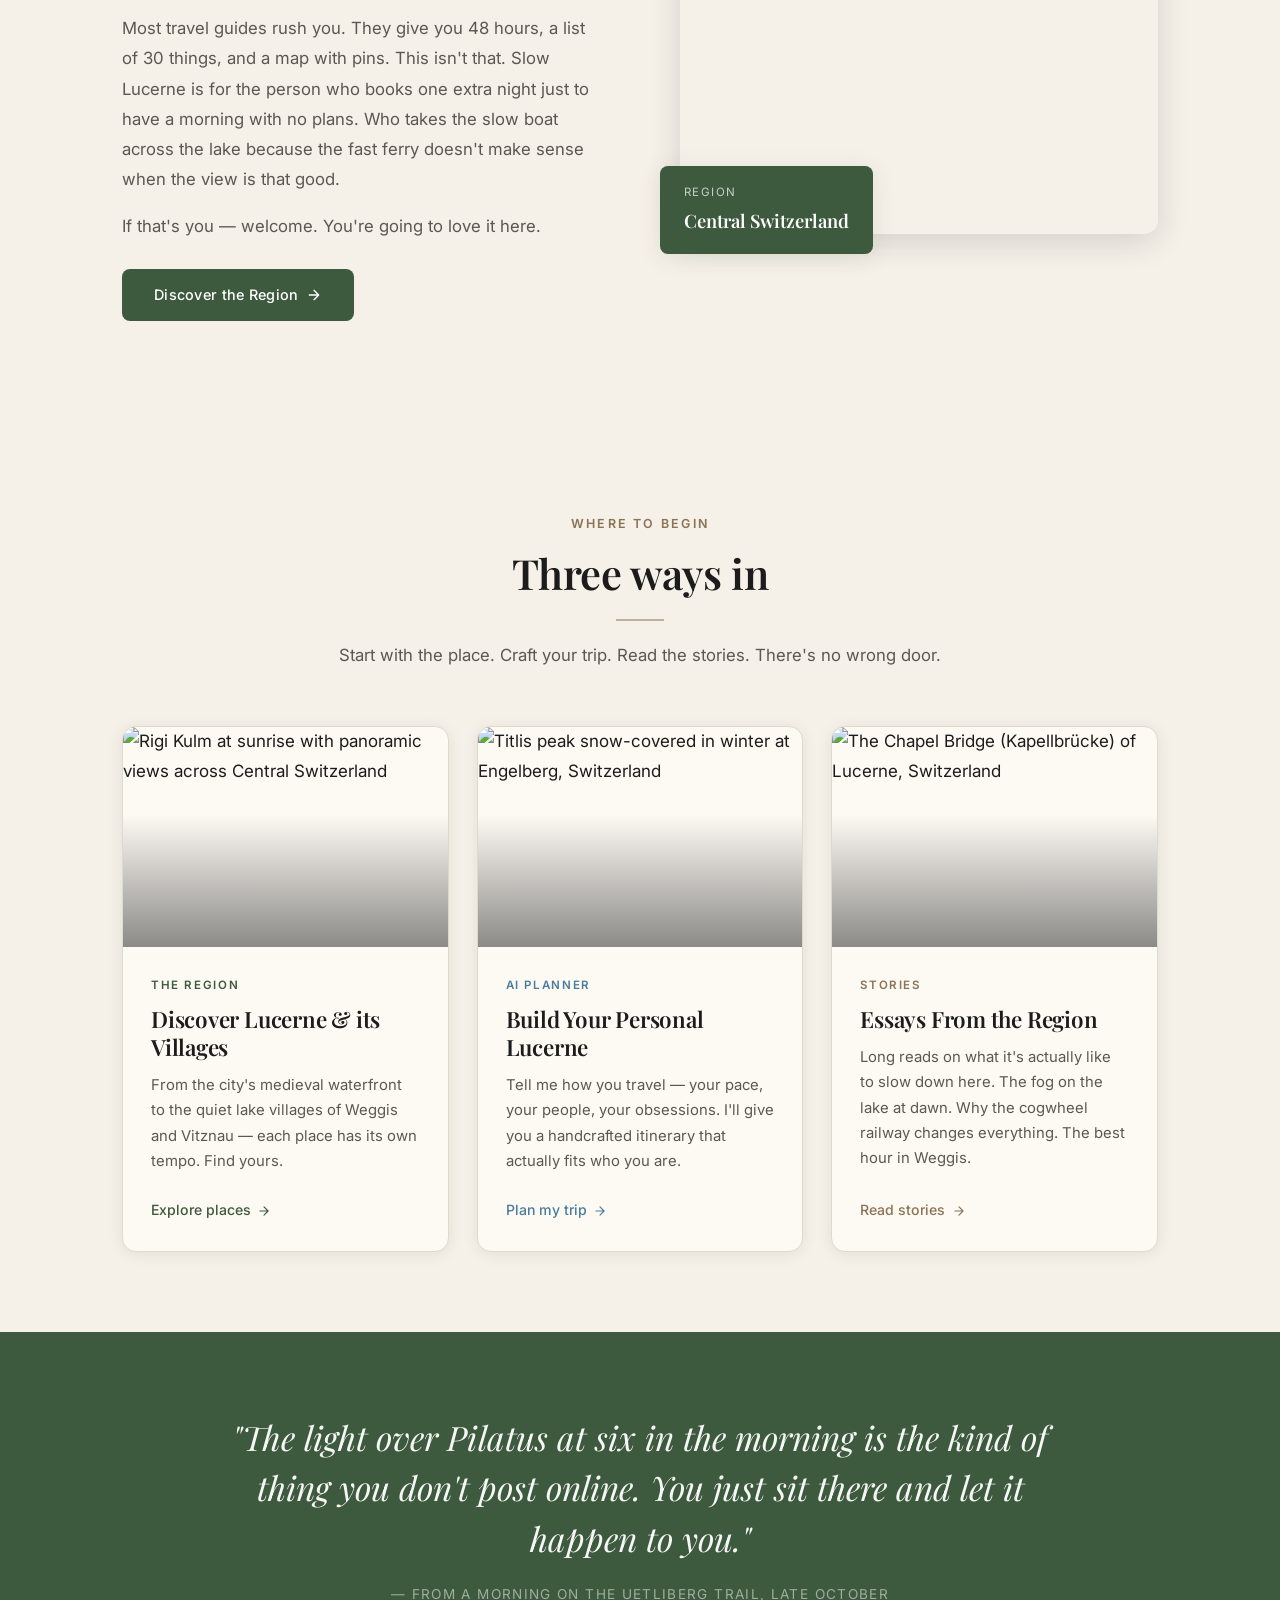
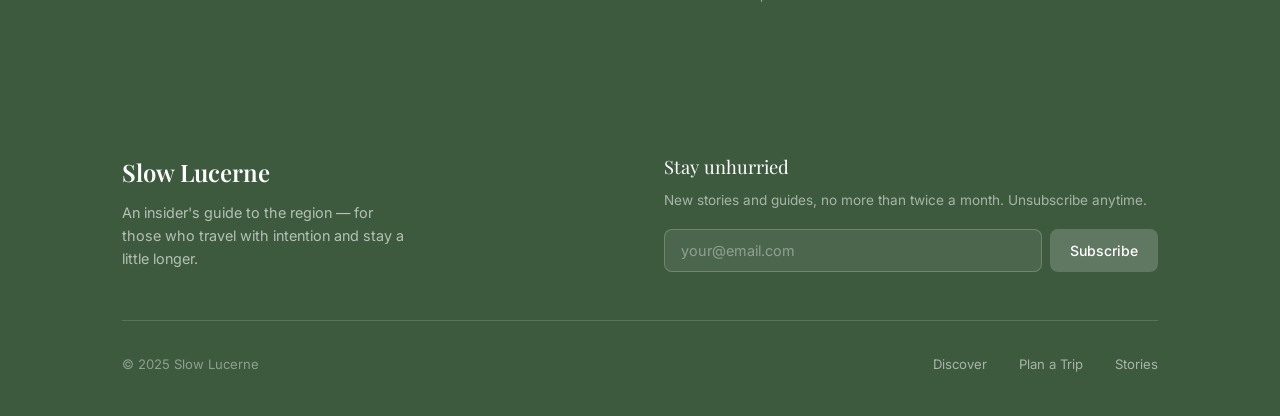
==== commit 61ecba58: "Fix broken images: replace all pre-2022 Unsplash IDs with verified 2022+ CDN IDs Pre-2022 short alph" ====
--- a/index.html
+++ b/index.html
@@ -414,8 +414,8 @@
           <div class="teaser-card__image-wrap">
             <img
               class="teaser-card__image"
-              src="https://images.unsplash.com/photo-7cwb_Qtt9RM?w=800&q=80&auto=format&fit=crop"
-              alt="Mount Rigi rising above Lake Lucerne on a clear morning, Central Switzerland"
+              src="https://images.unsplash.com/photo-lWSultGS0ps?w=800&q=80&auto=format&fit=crop"
+              alt="Rigi Kulm at sunrise with panoramic views across Central Switzerland"
               loading="lazy"
             />
             <div class="teaser-card__overlay"></div>
@@ -439,8 +439,8 @@
           <div class="teaser-card__image-wrap">
             <img
               class="teaser-card__image"
-              src="https://images.unsplash.com/photo-TkSi_p-5HR0?w=800&q=80&auto=format&fit=crop"
-              alt="The Titlis glacier reflected in a still lake at Engelberg, Switzerland"
+              src="https://images.unsplash.com/photo-Q8YDZSa88Rc?w=800&q=80&auto=format&fit=crop"
+              alt="Titlis peak snow-covered in winter at Engelberg, Switzerland"
               loading="lazy"
             />
             <div class="teaser-card__overlay"></div>
